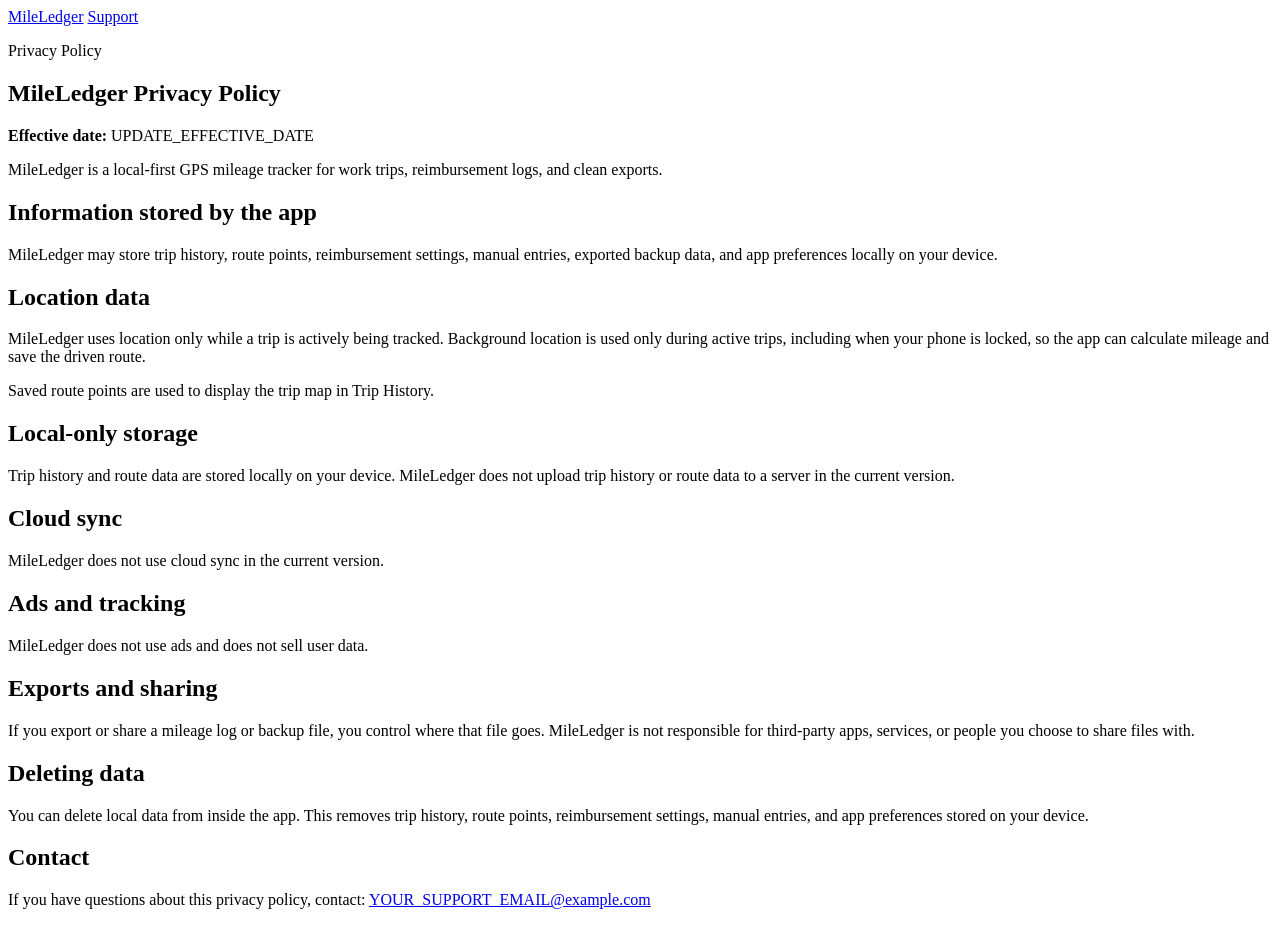
==== privacy.html @ a98b4180 "Add privacy policy Added a comprehensive privacy policy for MileLedger, detailing data usage, storag" ====
<!DOCTYPE html>
<html lang="en">
<head>
  <meta charset="UTF-8" />
  <meta name="viewport" content="width=device-width, initial-scale=1.0" />
  <title>MileLedger Privacy Policy</title>
  <link rel="stylesheet" href="styles.css" />
</head>
<body>
  <main class="page">
    <nav class="nav">
      <a href="index.html">MileLedger</a>
      <a href="support.html">Support</a>
    </nav>

    <section class="card">
      <p class="eyebrow">Privacy Policy</p>
      <h1>MileLedger Privacy Policy</h1>
      <p><strong>Effective date:</strong> UPDATE_EFFECTIVE_DATE</p>
      <p>
        MileLedger is a local-first GPS mileage tracker for work trips, reimbursement logs,
        and clean exports.
      </p>
    </section>

    <section class="card">
      <h2>Information stored by the app</h2>
      <p>
        MileLedger may store trip history, route points, reimbursement settings, manual entries,
        exported backup data, and app preferences locally on your device.
      </p>
    </section>

    <section class="card">
      <h2>Location data</h2>
      <p>
        MileLedger uses location only while a trip is actively being tracked. Background location
        is used only during active trips, including when your phone is locked, so the app can calculate
        mileage and save the driven route.
      </p>
      <p>
        Saved route points are used to display the trip map in Trip History.
      </p>
    </section>

    <section class="card">
      <h2>Local-only storage</h2>
      <p>
        Trip history and route data are stored locally on your device. MileLedger does not upload
        trip history or route data to a server in the current version.
      </p>
    </section>

    <section class="card">
      <h2>Cloud sync</h2>
      <p>
        MileLedger does not use cloud sync in the current version.
      </p>
    </section>

    <section class="card">
      <h2>Ads and tracking</h2>
      <p>
        MileLedger does not use ads and does not sell user data.
      </p>
    </section>

    <section class="card">
      <h2>Exports and sharing</h2>
      <p>
        If you export or share a mileage log or backup file, you control where that file goes.
        MileLedger is not responsible for third-party apps, services, or people you choose to share files with.
      </p>
    </section>

    <section class="card">
      <h2>Deleting data</h2>
      <p>
        You can delete local data from inside the app. This removes trip history, route points,
        reimbursement settings, manual entries, and app preferences stored on your device.
      </p>
    </section>

    <section class="card">
      <h2>Contact</h2>
      <p>
        If you have questions about this privacy policy, contact:
        <a href="mailto:YOUR_SUPPORT_EMAIL@example.com">YOUR_SUPPORT_EMAIL@example.com</a>
      </p>
    </section>
  </main>
</body>
</html>
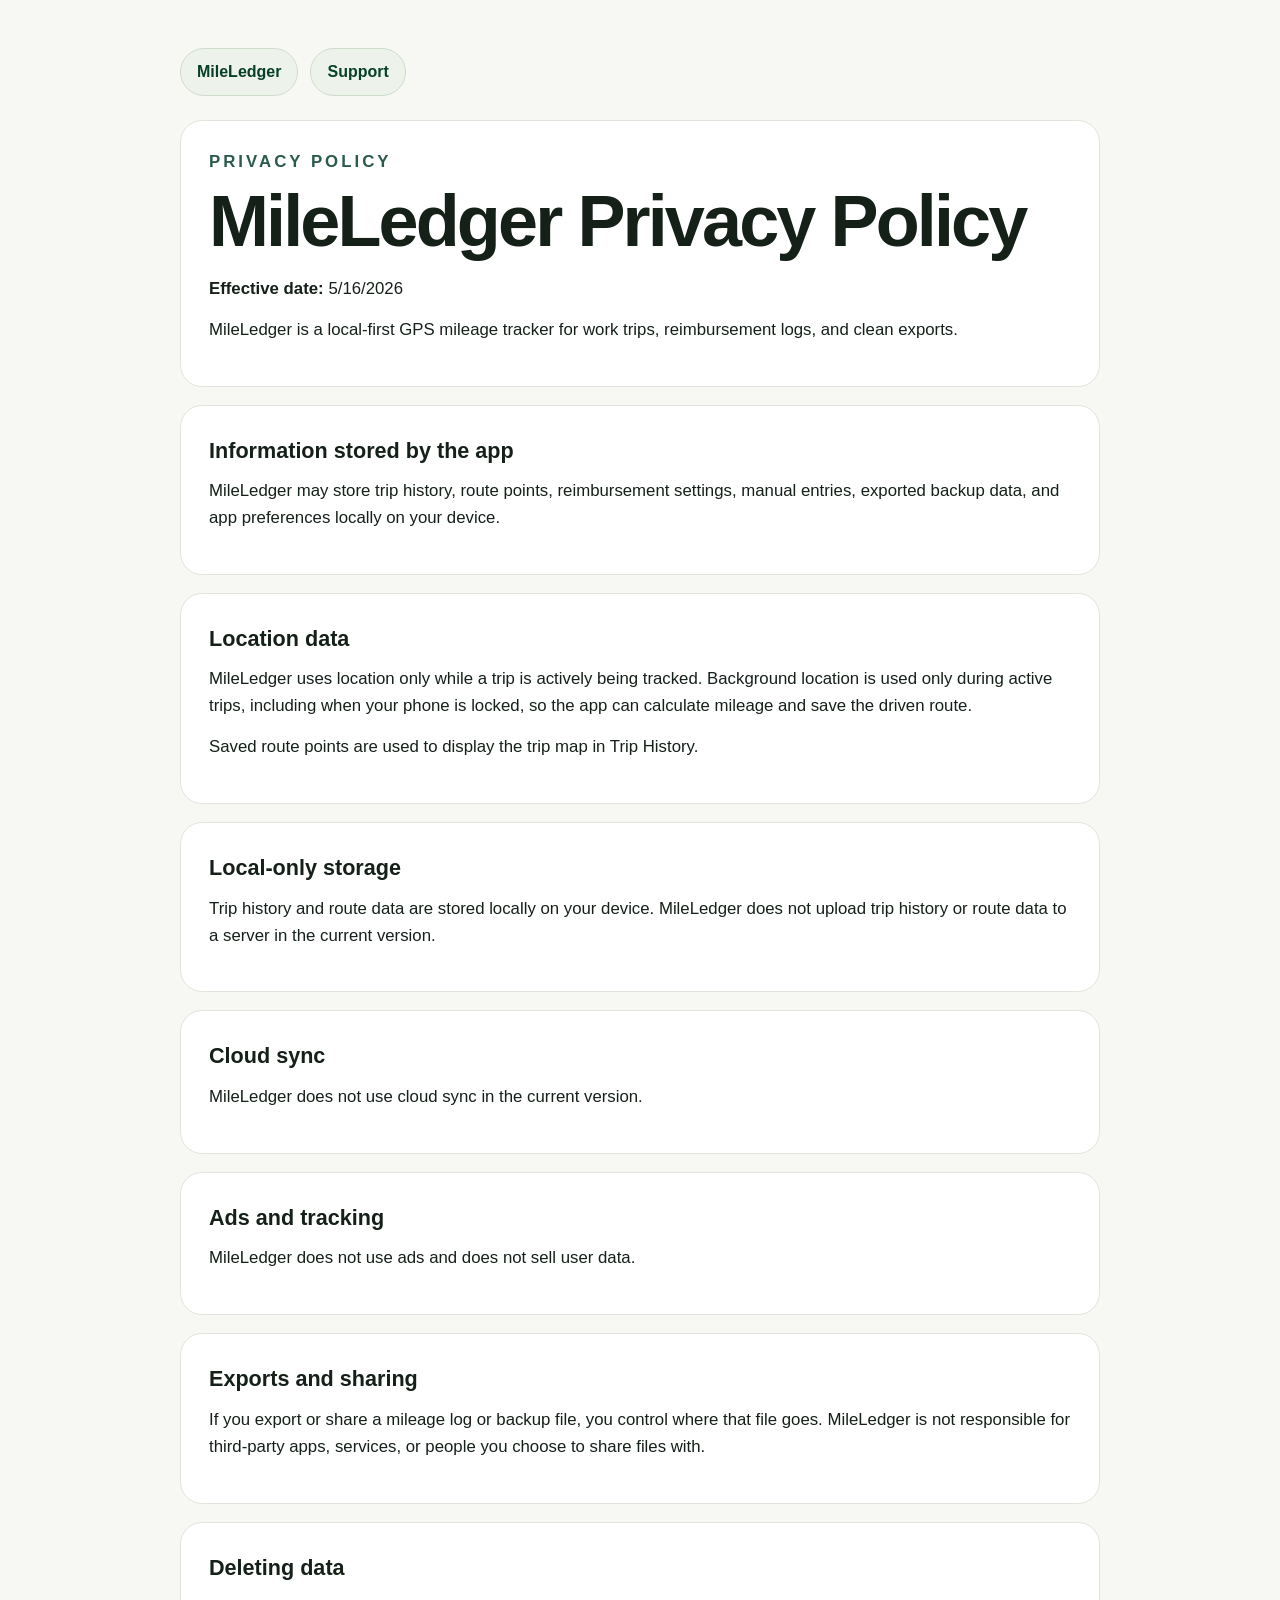
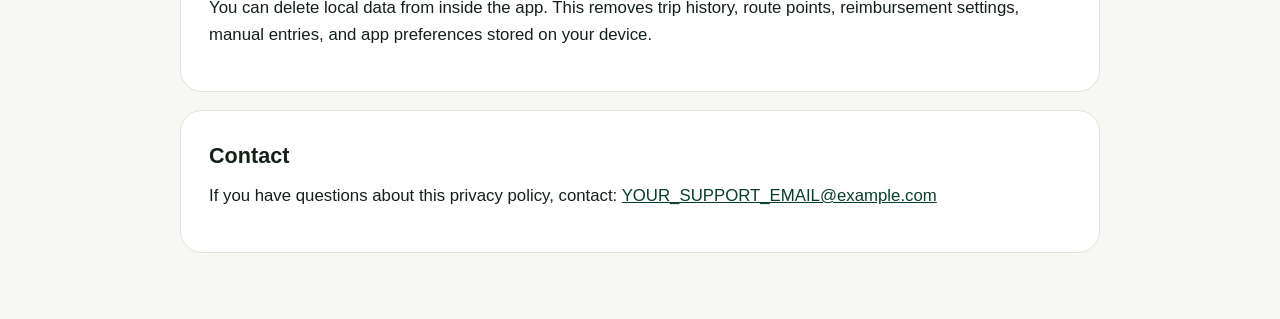
==== commit 7b1bdffe: "Update effective date in privacy policy" ====
--- a/privacy.html
+++ b/privacy.html
@@ -16,7 +16,7 @@
     <section class="card">
       <p class="eyebrow">Privacy Policy</p>
       <h1>MileLedger Privacy Policy</h1>
-      <p><strong>Effective date:</strong> UPDATE_EFFECTIVE_DATE</p>
+      <p><strong>Effective date:</strong> 5/16/2026</p>
       <p>
         MileLedger is a local-first GPS mileage tracker for work trips, reimbursement logs,
         and clean exports.
--- a/styles.css
+++ b/styles.css
@@ -0,0 +1,139 @@
+:root {
+  --green: #073f2a;
+  --green-dark: #04291c;
+  --cream: #f8f4e8;
+  --text: #152019;
+  --muted: #5f6b63;
+  --border: #dfe5dc;
+  --card: #ffffff;
+  --background: #f7f8f3;
+}
+
+* {
+  box-sizing: border-box;
+}
+
+body {
+  margin: 0;
+  font-family: -apple-system, BlinkMacSystemFont, "Segoe UI", sans-serif;
+  background: var(--background);
+  color: var(--text);
+  line-height: 1.6;
+}
+
+.page {
+  width: min(920px, calc(100% - 32px));
+  margin: 0 auto;
+  padding: 48px 0;
+}
+
+.hero {
+  background: var(--green);
+  color: var(--cream);
+  padding: 48px;
+  border-radius: 28px;
+  margin-bottom: 24px;
+}
+
+.eyebrow {
+  text-transform: uppercase;
+  letter-spacing: 0.18em;
+  font-weight: 800;
+  color: inherit;
+  opacity: 0.85;
+  margin: 0 0 12px;
+}
+
+h1 {
+  font-size: clamp(2.2rem, 7vw, 4.5rem);
+  line-height: 0.95;
+  margin: 0 0 20px;
+  letter-spacing: -0.04em;
+}
+
+h2 {
+  font-size: 1.35rem;
+  margin: 0 0 10px;
+}
+
+p {
+  font-size: 1.05rem;
+  margin: 0 0 14px;
+}
+
+.subtitle {
+  max-width: 720px;
+  color: rgba(248, 244, 232, 0.85);
+}
+
+.links {
+  display: flex;
+  gap: 12px;
+  flex-wrap: wrap;
+  margin-top: 24px;
+}
+
+.links a,
+.nav a {
+  display: inline-block;
+  text-decoration: none;
+  font-weight: 800;
+  color: var(--green);
+  background: var(--cream);
+  border: 1px solid rgba(248, 244, 232, 0.45);
+  padding: 10px 16px;
+  border-radius: 999px;
+}
+
+.card {
+  background: var(--card);
+  border: 1px solid var(--border);
+  border-radius: 22px;
+  padding: 28px;
+  margin-bottom: 18px;
+}
+
+.card .eyebrow {
+  color: var(--green);
+}
+
+.nav {
+  display: flex;
+  gap: 12px;
+  flex-wrap: wrap;
+  margin-bottom: 24px;
+}
+
+.nav a {
+  background: #edf3eb;
+  border-color: #cfdccc;
+}
+
+a {
+  color: var(--green);
+}
+
+ul {
+  margin: 0;
+  padding-left: 22px;
+}
+
+li {
+  margin-bottom: 8px;
+}
+
+@media (max-width: 640px) {
+  .page {
+    width: min(100% - 24px, 920px);
+    padding: 24px 0;
+  }
+
+  .hero {
+    padding: 32px 24px;
+    border-radius: 22px;
+  }
+
+  .card {
+    padding: 22px;
+  }
+}
